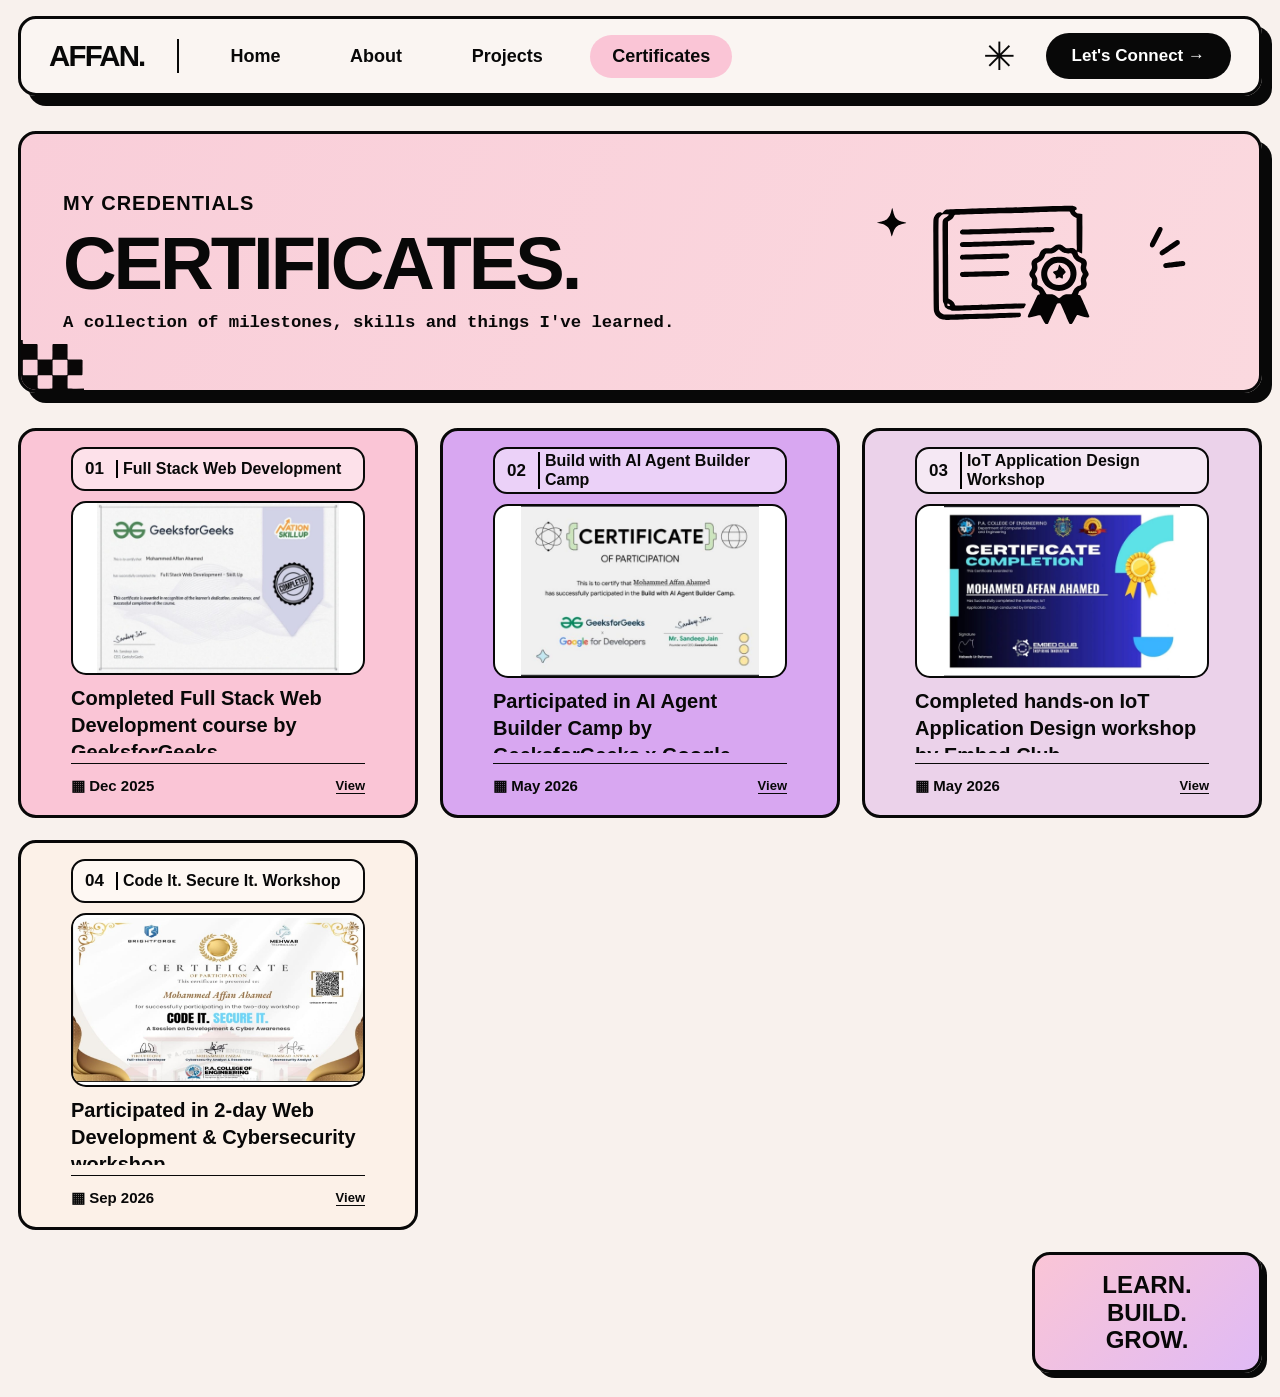
==== pages/certificates.mobile.html @ dd24f39a "first commit" ====
<!DOCTYPE html>
<html lang="en">
<head>
    <meta charset="UTF-8">
    <meta name="viewport" content="width=device-width, initial-scale=1.0">
    <title>Affan - Certificates</title>

    <style>
        :root {
            --paper: #f8f1ed;
            --ink: #080808;
            --pink: #fac5d6;
            --pink-light: #fbd5df;
            --purple: #d8a7f1;
            --purple-light: #e0baf5;
            --line: 3px solid var(--ink);
            --radius: 18px;
            --gap: 10px;
        }

        * {
            margin: 0;
            padding: 0;
            box-sizing: border-box;
            font-family: "DM Sans", Arial, sans-serif;
        }

        body {
            background-color: var(--paper);
            color: var(--ink);
            padding: 16px 18px 24px;
        }

        .container {
            width: 100%;
            max-width: 100%;
            margin: 0;
        }

        /* Navigation: reused from projection.html */
        .navbar {
            min-height: 80px;
            display: flex;
            align-items: center;
            gap: 30px;
            box-shadow: 10px 10px 0 var(--ink);
            padding: 12px 28px;
            border: var(--line);
            border-radius: var(--radius);
            background: rgba(255,255,255,.25);
            margin-bottom: 35px;
            width: 100%;
        }

        .logo {
            font-size: clamp(25px, 2.3vw, 36px);
            font-weight: 900;
            letter-spacing: -1.8px;
            padding-right: 32px;
            border-right: 2px solid var(--ink);
            white-space: nowrap;
        }

        .nav-links {
            display: flex;
            align-items: center;
            gap: clamp(12px, 2vw, 34px);
            flex: 1;
        }

        .nav-links a {
            padding: 11px 22px;
            border-radius: 30px;
            font-size: 18px;
            font-weight: 700;
            white-space: nowrap;
            transition: background .2s, transform .2s;
            text-decoration: none;
            color: inherit;
        }

        .nav-links a:hover {
            background: var(--pink);
            transform: translateY(-2px);
        }

        .nav-links .active {
            background: var(--pink);
        }

        .sunburst {
            font-size: 39px;
            line-height: 1;
        }

        .connect {
            padding: 13px 26px;
            color: white;
            background: var(--ink);
            border-radius: 30px;
            font-weight: 700;
            font-size: 17px;
            white-space: nowrap;
            transition: transform .2s;
            border: none;
            cursor: pointer;
        }

        .connect:hover {
            transform: translateY(-2px);
        }

        /* Hero */
        .hero-banner {
            width: 100%;
            min-height: 260px;
            background: linear-gradient(115deg, #f9ced9, #fbd9df);
            border: var(--line);
            border-radius: var(--radius);
            padding: 38px 42px;
            display: flex;
            box-shadow: 10px 10px 0 var(--ink);
            justify-content: space-between;
            align-items: center;
            gap: 30px;
            margin-bottom: 35px;
            position: relative;
            overflow: hidden;
        }

        .hero-content {
            flex: 1;
            position: relative;
            z-index: 2;
        }

        .sub-title {
            font-weight: 800;
            font-size: 20px;
            letter-spacing: 1px;
        }

        .main-title {
            font-size: clamp(48px, 5.8vw, 88px);
            font-weight: 900;
            line-height: .91;
            letter-spacing: -3px;
            margin: 15px 0;
        }

        .tagline {
            font-family: "Space Mono", monospace;
            font-size: clamp(13px, 1.35vw, 19px);
            font-weight: 700;
        }

        /* Empty image slots: add your own images later */
        .hero-image-slot {
            width: 330px;
            height: 180px;
            flex: 0 0 330px;
            
            border-radius: var(--radius);
            overflow: hidden;
            display: flex;
            align-items: center;
            justify-content: center;
            position: relative;
            z-index: 2;
        }

        .hero-image-slot img,
        .decoration-slot img,
        .certificate-image img {
            width: 100%;
            height: 100%;
            object-fit: contain;
            display: block;
        }

        /* Small image slots for the decorative graphics from the reference */
        /* .decoration-slot {
            width: 64px;
            height: 64px;
            flex: 0 0 64px;
            
           
            overflow: hidden;
        } */

        /* .hero-decoration {
            position: absolute;
            left: 0px;
            bottom: 0px;
            right: 0px;
            width: 58px;
            height: 48px;
        } */

        /* Certificate grid */
        .certificates-grid {
            width: 100%;
            display: grid;
            grid-template-columns: repeat(3, minmax(0, 1fr));
            grid-auto-rows: 390px;
            gap: 22px;
            align-items: stretch;
        }

        .certificate-card {
            width: 100%;
            height: 390px;
            min-width: 0;
            border: var(--line);
            border-radius: var(--radius);
            padding: 16px 50px 16px 50px;
            display: flex;
            flex-direction: column;
            gap: 10px;
            position: relative;
            background: rgba(255,255,255,.18);
            transition: transform .2s, box-shadow .2s;
        }

        /* Same hover behavior as .project-card in projection.html */
        .certificate-card:hover {
            transform: translateY(-3px);
            box-shadow: 5px 5px 0 var(--ink);
        }

        .certificate-heading {
            min-height: 44px;
            display: flex;
            align-items: center;
            gap: 12px;
            padding: 7px 12px;
            border: 2px solid var(--ink);
            border-radius: 14px;
            background: rgba(255,255,255,.48);
        }

        .certificate-number {
            font-size: 17px;
            font-weight: 900;
            flex: 0 0 auto;
        }

        .certificate-name {
            font-size: clamp(15px, 1.25vw, 19px);
            font-weight: 900;
            line-height: 1.15;
            border-left: 2px solid black;
            padding-left: 5px;
            overflow-wrap: anywhere;
        }

        .certificate-image {
            width: 100%;
            height: 174px;
            flex: 0 0 174px;
            background: #fff;
            border: 2px solid var(--ink);
            border-radius: 15px;
            overflow: hidden;
            display: flex;
            align-items: center;
            justify-content: center;
        }

        .certificate-description {
            font-size: 20px;
            line-height: 1.35;
            font-weight: 600;
            min-height: 42px;
            overflow: hidden;
        }

        .certificate-bottom {
            margin-top: auto;
            display: flex;
            align-items: center;
            justify-content: space-between;
            gap: 8px;
            border-top: 1.5px solid var(--ink);
            padding-top: 9px;
            min-height: 36px;
        }

        .certificate-date {
            font-size: 15px;
            font-weight: 800;
            white-space: nowrap;
        }

        .certificate-links {
            display: flex;
            align-items: center;
            gap: 10px;
            flex: 0 0 auto;
        }

        .certificate-links a {
            color: var(--ink);
            font-size: 13px;
            font-weight: 900;
            text-decoration: none;
            border-bottom: 1px solid var(--ink);
        }

        .certificate-links a:hover {
            opacity: .6;
        }

        .side-decoration {
            position: absolute;
            right: 12px;
            top: 50%;
            transform: translateY(-50%);
            width: 42px;
            height: 52px;
        }

        /* Optional closing message block */
        .closing-note {
            margin-top: 22px;
            margin-left: auto;
            width: min(230px, 100%);
            min-height: 110px;
            border: var(--line);
            border-radius: var(--radius);
            background: linear-gradient(135deg, var(--pink), var(--purple-light));
            box-shadow: 5px 5px 0 var(--ink);
            display: flex;
            align-items: center;
            justify-content: center;
            text-align: center;
            padding: 16px;
            font-size: 24px;
            font-weight: 900;
            line-height: 1.15;
        }
         .hero-decoration {
            position: absolute;
            left: 0px;
            bottom: 0px;
            right: 0px;
           
            height: 50px;
        }
        @media (max-width: 1100px) {
            .certificates-grid {
                grid-template-columns: repeat(2, minmax(0, 1fr));
                grid-auto-rows: 390px;
            }

            .navbar {
                flex-wrap: wrap;
                min-height: auto;
            }

            .logo {
                border-right: 0;
                padding-right: 8px;
            }
        }

        @media (max-width: 700px) {
            body {
                padding: 12px;
            }

            .navbar {
                gap: 14px;
                padding: 14px;
                margin-bottom: 25px;
            }

            .nav-links {
                order: 3;
                width: 100%;
                flex-wrap: wrap;
                gap: 5px;
            }

            .nav-links a {
                font-size: 14px;
                padding: 8px 12px;
            }

            .sunburst {
                margin-left: auto;
                font-size: 30px;
            }

            .connect {
                padding: 10px 15px;
                font-size: 14px;
            }

            .hero-banner {
                flex-direction: column;
                text-align: center;
                padding: 30px 18px;
                gap: 22px;
            }

            .hero-image-slot {
                width: 100%;
                max-width: 330px;
                flex-basis: 160px;
                height: 160px;
            }

            .hero-decoration {
                display: none;
            }

            .certificates-grid {
                grid-template-columns: 1fr;
                grid-auto-rows: 390px;
                gap: 18px;
            }

            .certificate-card {
                height: 390px;
            }

            .closing-note {
                margin-left: 0;
            }
        }
    
/* Mobile layout overrides */
@media (max-width: 700px) {
  html, body { width: 100%; overflow-x: hidden; }
  body { padding: 10px 12px 22px; }
  .container { width: 100%; max-width: 100%; }
  .navbar {
    min-height: 0; flex-wrap: wrap; gap: 10px;
    padding: 12px 14px; margin-bottom: 24px;
    box-shadow: 4px 4px 0 var(--ink);
  }
  .logo { font-size: 27px; border: 0; padding: 0; margin-right: auto; }
  .sunburst { font-size: 27px; margin-left: 0; }
  .connect { padding: 10px 13px; font-size: 12px; }
  .nav-links {
    order: 4; flex: 0 0 100%; width: 100%;
    display: flex; flex-wrap: nowrap; gap: 5px;
    overflow-x: auto; padding: 8px 0 2px; scrollbar-width: none;
  }
  .nav-links::-webkit-scrollbar { display: none; }
  .nav-links a { flex: 0 0 auto; font-size: 13px; padding: 8px 11px; }
  .hero-banner {
    min-height: 0; padding: 28px 18px 24px;
    flex-direction: column; text-align: center;
    gap: 18px; margin-bottom: 26px;
    box-shadow: 4px 4px 0 var(--ink);
  }
  .hero-content { width: 100%; }
  .sub-title { font-size: 14px; }
  .main-title { font-size: clamp(36px, 10vw, 54px); letter-spacing: -2px; line-height: .98; margin: 12px 0; overflow-wrap: anywhere; }
  .tagline { font-size: 11px; line-height: 1.6; overflow-wrap: anywhere; }
  .hero-image-slot, .hero-manual-image-slot {
    width: 100%; max-width: 250px; height: 135px;
    flex: 0 0 135px; margin: 0 auto;
  }
  .hero-decoration { display: none; }
  .certificates-grid { grid-template-columns: minmax(0, 1fr); grid-auto-rows: auto; gap: 16px; }
  .certificate-card {
    height: auto; min-height: 0; padding: 14px;
    gap: 11px; border-radius: 16px;
  }
  .certificate-heading { min-height: 42px; padding: 7px 9px; gap: 8px; }
  .certificate-number { font-size: 14px; }
  .certificate-name { font-size: 15px; line-height: 1.25; }
  .certificate-image { height: auto; min-height: 150px; max-height: 220px; flex: 0 0 auto; }
  .certificate-image img { width: 100%; height: 100%; max-height: 220px; object-fit: contain; }
  .certificate-description { font-size: 14px; line-height: 1.45; min-height: 0; overflow: visible; }
  .certificate-bottom { flex-wrap: wrap; align-items: center; gap: 9px; padding-top: 9px; }
  .certificate-date { font-size: 12px; white-space: normal; }
  .certificate-links { gap: 10px; }
  .certificate-links a { font-size: 12px; }
  .side-decoration { display: none; }
  .closing-note { width: 100%; max-width: 190px; min-height: 90px; margin: 20px 0 0 auto; font-size: 20px; }
}
@media (max-width: 380px) {
  body { padding: 8px; }
  .navbar { padding: 10px; }
  .connect { font-size: 11px; padding: 9px 10px; }
  .hero-banner { padding: 24px 13px; }
  .certificate-card { padding: 11px; }
  .certificate-name { font-size: 14px; }
}

    </style>
</head>

<body>
    <div class="container">
        <header class="navbar">
            <div class="logo">AFFAN.</div>

            <nav class="nav-links">
                <a href="/index.mobile.html">Home</a>
                <a href="/pages/profile.html">About</a>
                <a href="/pages/projection.mobile.html">Projects</a>
                <!-- <a href="achievements.html">Achievements</a> -->
                <a href="/pages/certificates.mobile.html" class="active">Certificates</a>
                
            </nav>

            <span class="sunburst">✳</span>
            <button class="connect" onclick="window.location.href='contact.html'">Let's Connect →</button>
            
        </header>

        <main>
            <section class="hero-banner">
                <div class="hero-content">
                    <span class="sub-title">MY CREDENTIALS</span>
                    <h1 class="main-title">CERTIFICATES.</h1>
                    <p class="tagline">A collection of milestones, skills and things I've learned.</p>
                </div>

                <!-- Add your hero certificate illustration inside this empty slot -->
                <div id="hero-image-slot"></div>
                        <img class="hero-image-slot" src="/images/hero-certificate.svg">
                <!-- Add your own decorative image here if you want to use the checker graphic -->
                <div >
                    <img class="hero-decoration" src="/images/hero-decoration.svg" aria-hidden="true">
                </div>
            </section>

            <section class="certificates-grid" id="certificates-container"></section>

            <div class="closing-note">
                LEARN.<br>BUILD.<br>GROW.
            </div>
        </main>
    </div>

    <script>
        // Same four-color palette and repeating order as projection.html. id title description date imagesrc githuburl linkedinurl certificateurl
        // 5th card = 1st color, 6th card = 2nd color, and so on.
        const colorPalette = ["#fac5d6", "#d8a7f1", "#ebd2ea", "#fcf1e8"];

        // Add certificate details here. Keep imageSrc empty until you add your image.
        const certificatesData = [
            {
                id: "01",
                title:"Full Stack Web Development",
                description: "Completed Full Stack Web Development course by GeeksforGeeks.",
                date: "Dec 2025",
                imageSrc: "../images/GFG_fullstack.jpeg",
                githubUrl: "",
                linkedinUrl: "",
                certificateUrl: "../images/GFG_fullstack.jpeg"
            },
            {
                id: "02",
                title: "Build with AI Agent Builder Camp",
                description: "Participated in AI Agent Builder Camp by GeeksforGeeks x Google.",
                date: "May 2026",
                imageSrc: "../images/GFGxGoogle.jpeg",
                githubUrl: "",
                linkedinUrl: "",
                certificateUrl: "../images/GFGxGoogle.jpeg"
            },
            {
               id: "03",
                title: "IoT Application Design Workshop",
                description: "Completed hands-on IoT Application Design workshop by Embed Club.",
                date: "May 2026",
                imageSrc: "../images/IOT.jpeg",
                githubUrl: "",
                linkedinUrl: "",
                certificateUrl: "../images/IOT.jpeg"
            },
            {
               id: "04",
                title: "Code It. Secure It. Workshop",
                description: "Participated in 2-day Web Development & Cybersecurity workshop.",
                date: "Sep 2026",
                imageSrc: "../images/Codeit,Secureit.jpeg",
                githubUrl: "",
                linkedinUrl: "",
                certificateUrl: "../images/Codeit,Secureit.jpeg"
            }
        ];

        function createLink(url, label) {
            if (!url) return "";
            return `<a href="${url}" target="_blank" rel="noopener noreferrer">${label}</a>`;
        }

        function renderCertificates() {
            const container = document.getElementById("certificates-container");
            container.innerHTML = "";

            certificatesData.forEach((certificate, index) => {
                const assignedBgColor = colorPalette[index % colorPalette.length];

                const imageElement = certificate.imageSrc
                    ? `<img src="${certificate.imageSrc}" alt="${certificate.title} certificate">`
                    : "";

                const linksHtml = [
                    createLink(certificate.githubUrl, "GitHub"),
                    createLink(certificate.linkedinUrl, "LinkedIn"),
                    createLink(certificate.certificateUrl, "View")
                ].filter(Boolean).join("");

                const card = document.createElement("article");
                card.className = "certificate-card";
                card.style.backgroundColor = assignedBgColor;

                card.innerHTML = `
                    <div class="certificate-heading">
                        <span class="certificate-number">${certificate.id}</span>
                        <h2 class="certificate-name">${certificate.title}</h2>
                    </div>

                    <div class="certificate-image">
                        ${imageElement}
                    </div>

                    <p class="certificate-description">${certificate.description}</p>

                    <div class="certificate-bottom">
                        <span class="certificate-date">▦ ${certificate.date}</span>
                        <div class="certificate-links">
                            ${linksHtml}
                        </div>
                    </div>
                `;

                container.appendChild(card);
            });
        }

        window.addEventListener("DOMContentLoaded", renderCertificates);
    </script>
</body>
</html>
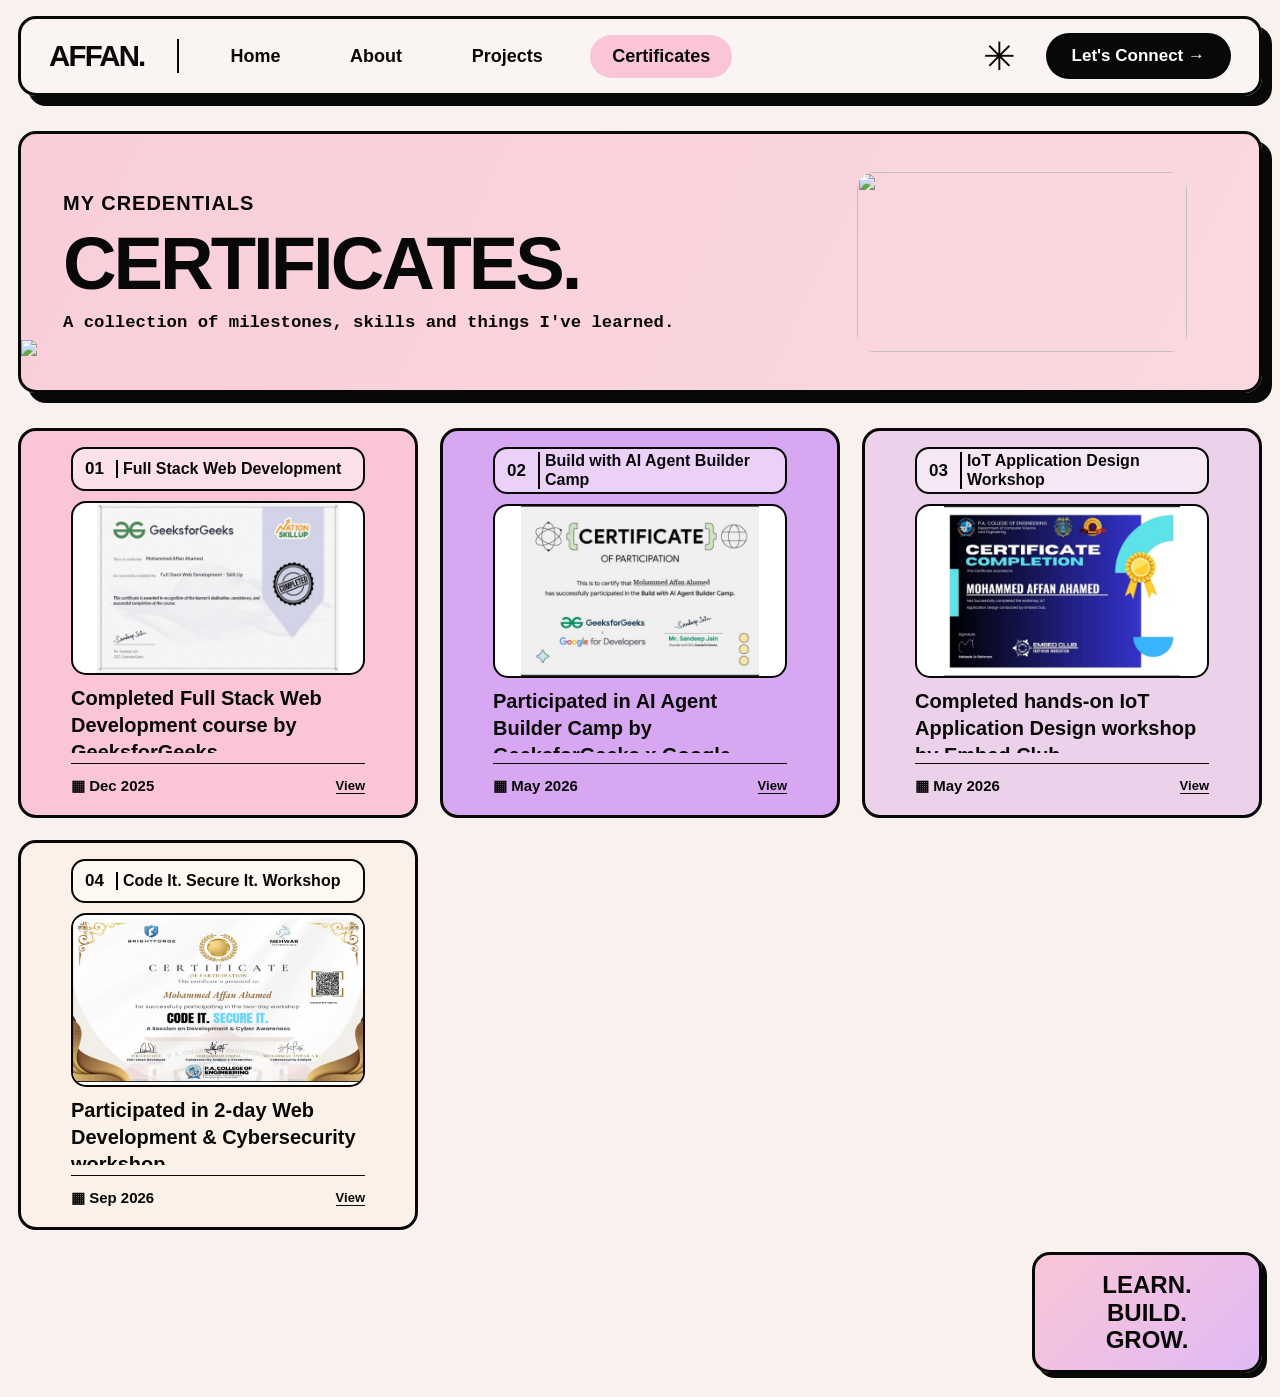
==== commit 8c041461: "removing / from path to make the website work" ====
--- a/pages/certificates.mobile.html
+++ b/pages/certificates.mobile.html
@@ -501,11 +501,11 @@
             <div class="logo">AFFAN.</div>
 
             <nav class="nav-links">
-                <a href="/index.mobile.html">Home</a>
-                <a href="/pages/profile.html">About</a>
-                <a href="/pages/projection.mobile.html">Projects</a>
+                <a href="index.html">Home</a>
+                <a href="pages/profile.html">About</a>
+                <a href="pages/projection.mobile.html">Projects</a>
                 <!-- <a href="achievements.html">Achievements</a> -->
-                <a href="/pages/certificates.mobile.html" class="active">Certificates</a>
+                <a href="pages/certificates.mobile.html" class="active">Certificates</a>
                 
             </nav>
 
@@ -524,10 +524,10 @@
 
                 <!-- Add your hero certificate illustration inside this empty slot -->
                 <div id="hero-image-slot"></div>
-                        <img class="hero-image-slot" src="/images/hero-certificate.svg">
+                        <img class="hero-image-slot" src="images/hero-certificate.svg">
                 <!-- Add your own decorative image here if you want to use the checker graphic -->
                 <div >
-                    <img class="hero-decoration" src="/images/hero-decoration.svg" aria-hidden="true">
+                    <img class="hero-decoration" src="images/hero-decoration.svg" aria-hidden="true">
                 </div>
             </section>
 
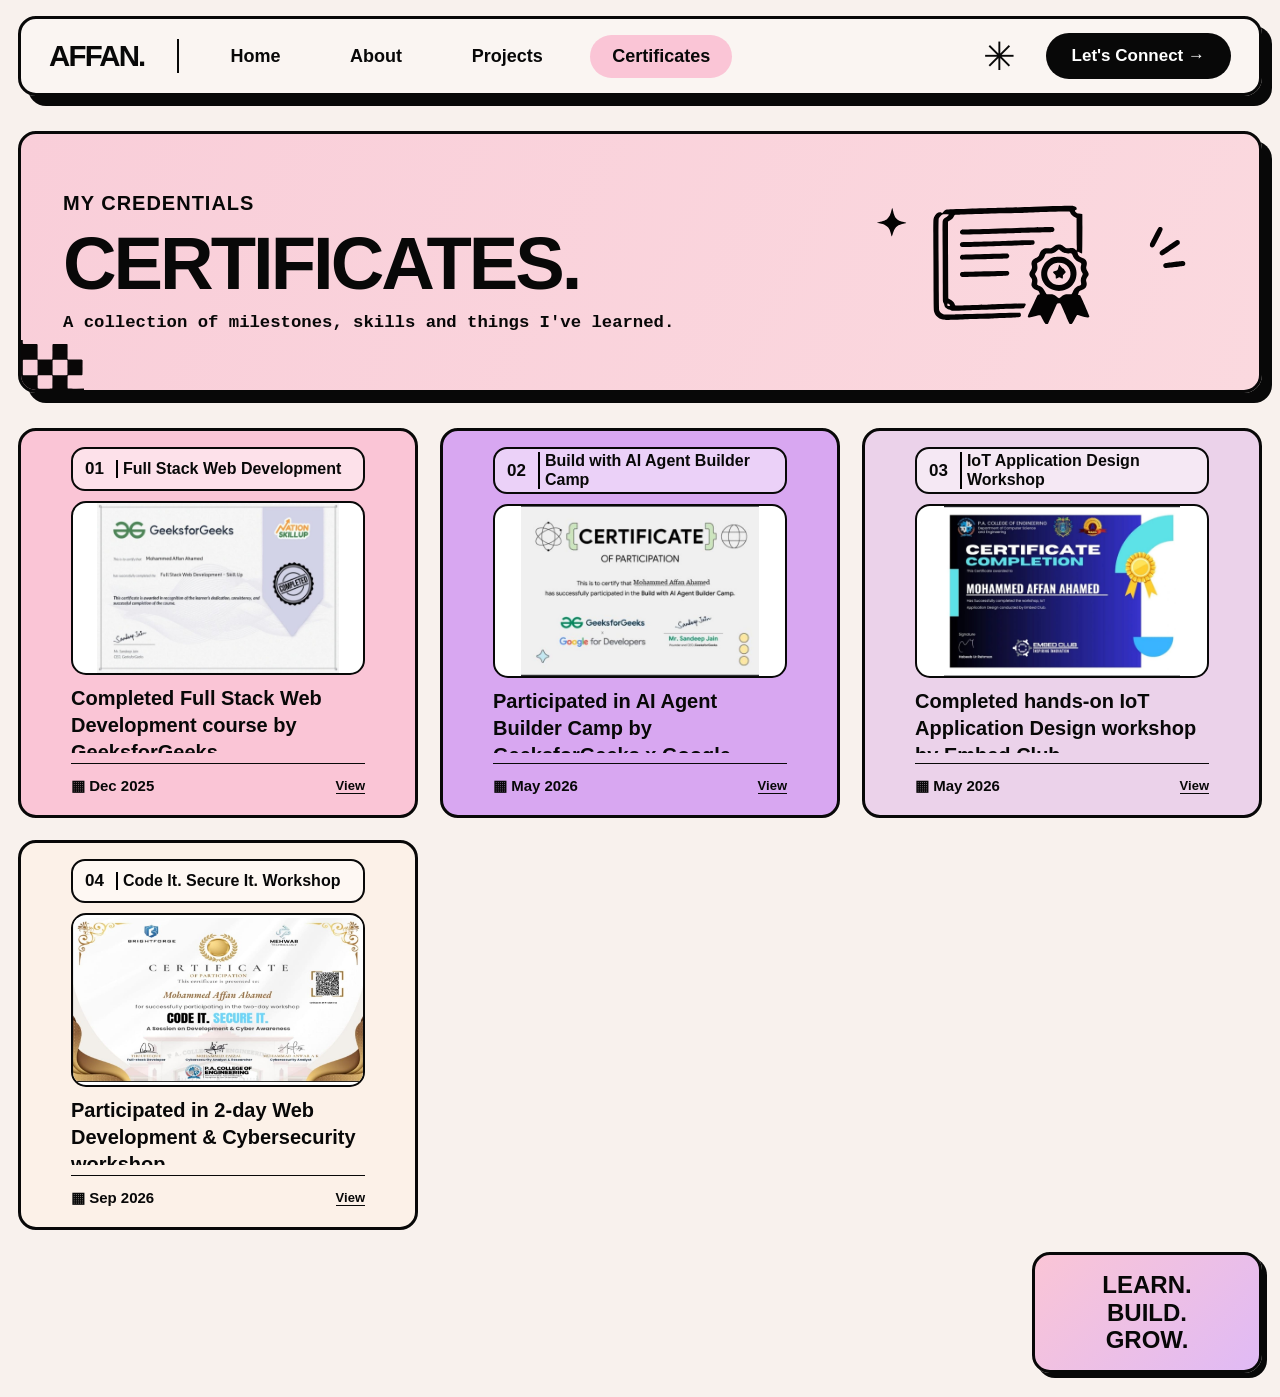
==== commit 1ecbf8eb: "fixing image path" ====
--- a/pages/certificates.mobile.html
+++ b/pages/certificates.mobile.html
@@ -501,11 +501,11 @@
             <div class="logo">AFFAN.</div>
 
             <nav class="nav-links">
-                <a href="index.html">Home</a>
-                <a href="pages/profile.html">About</a>
-                <a href="pages/projection.mobile.html">Projects</a>
+                <a href="../index.html">Home</a>
+                <a href="profile.html">About</a>
+                <a href="projection.mobile.html">Projects</a>
                 <!-- <a href="achievements.html">Achievements</a> -->
-                <a href="pages/certificates.mobile.html" class="active">Certificates</a>
+                <a href="certificates.mobile.html" class="active">Certificates</a>
                 
             </nav>
 
@@ -524,10 +524,10 @@
 
                 <!-- Add your hero certificate illustration inside this empty slot -->
                 <div id="hero-image-slot"></div>
-                        <img class="hero-image-slot" src="images/hero-certificate.svg">
+                        <img class="hero-image-slot" src="../images/hero-certificate.svg">
                 <!-- Add your own decorative image here if you want to use the checker graphic -->
                 <div >
-                    <img class="hero-decoration" src="images/hero-decoration.svg" aria-hidden="true">
+                    <img class="hero-decoration" src="../images/hero-decoration.svg" aria-hidden="true">
                 </div>
             </section>
 
